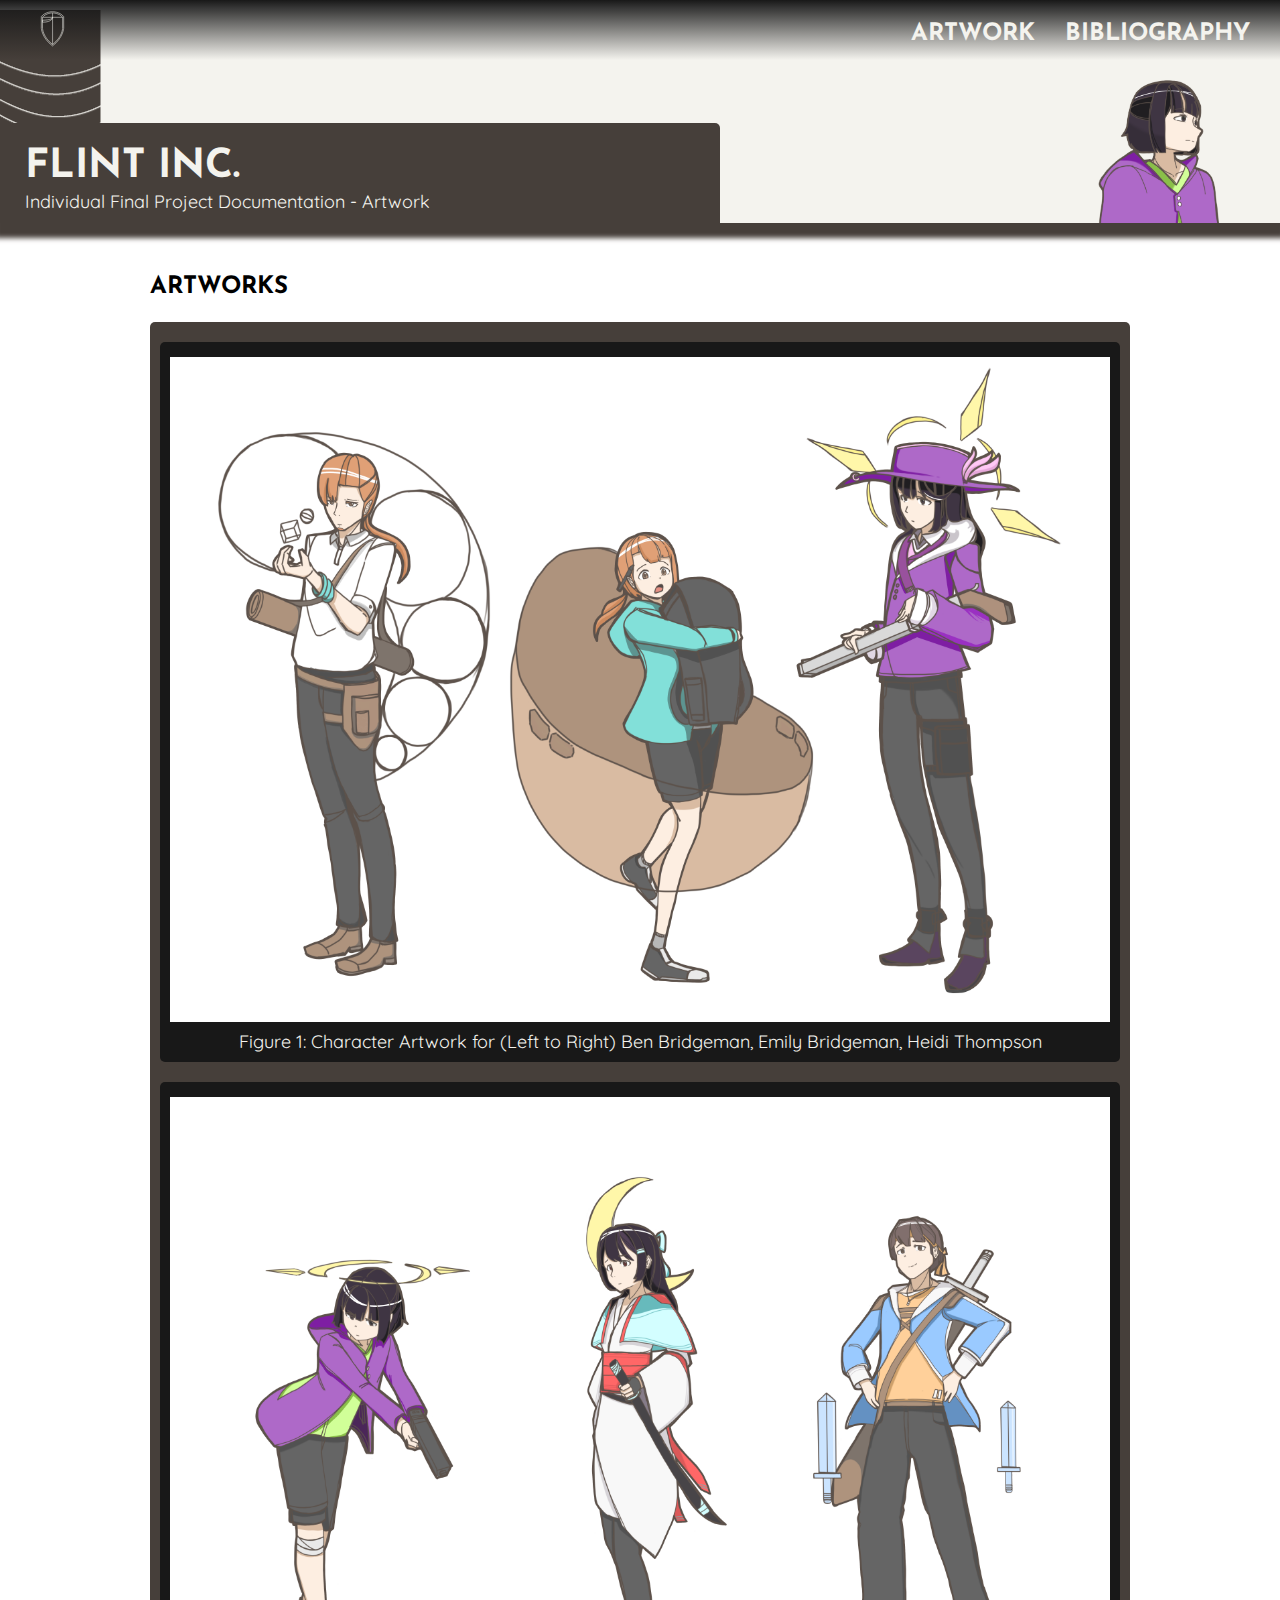
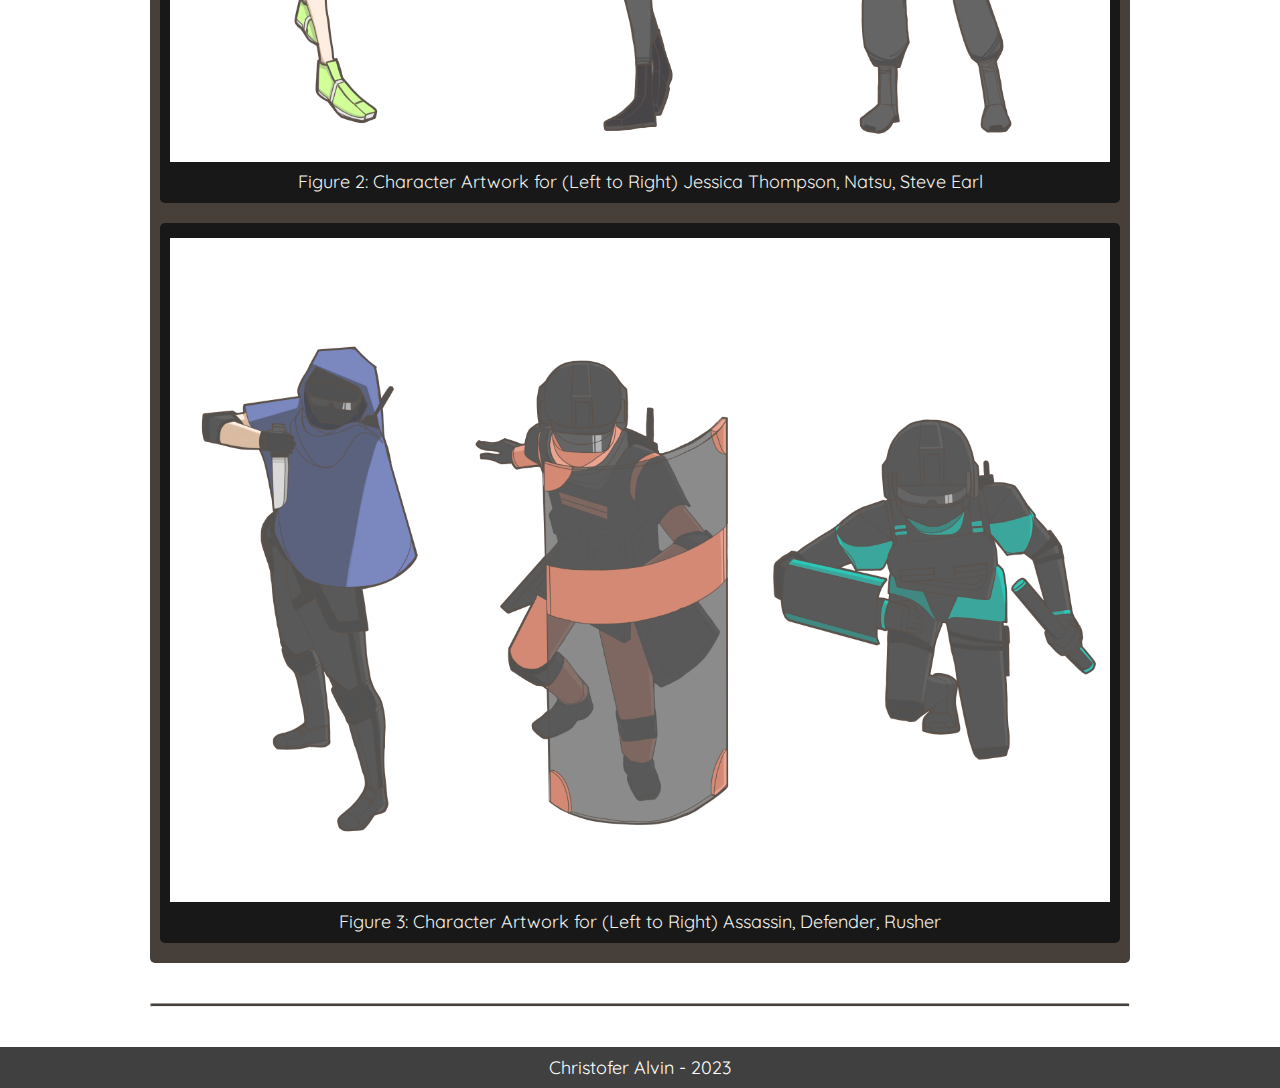
==== artwork.html @ eede06a7 "Initial commit, adding all files to repository" ====
<!DOCTYPE html>
<html>

<head>
    <meta name="viewport" content="width=device-width, initial-scale=1.0">
    <title>Individual Final Project - Flint Inc. - Christofer Alvin - Bibliography</title>

    <!-- CSS Stuff -->
    <link rel="stylesheet" href="css/style.css">

    <!-- Font Stuff -->
    <!-- Quicksand for Content and Josefin Sands for Title-->
    <link href="https://fonts.googleapis.com/css2?family=Josefin+Sans&family=Quicksand&display=swap" rel="stylesheet">

</head>

<body>
    <!-- Header -->
    <div class="header">
        <div class="header_navbar">
            <div class="header_navbar_logo">
                <a href="index.html"><img src="images/familycrest.svg" alt=""></a>
            </div>
            <div class="header_navbar_shortcut">
                <a href="#"><h2 >ARTWORK</h2></a>
            </div>
            <div class="header_navbar_shortcut">
                <a href="bibliography.html"><h2>BIBLIOGRAPHY</h2></a>
            </div>
        </div>
    </div>

    <!-- Header -->
    <div class="background_compact" style="background-image: url('images/BackgroundHeaderCompact.png')">
        <div class="background_compact_title">
            <div class="background_title_title">
                <h2>FLINT INC.</h2>
            </div>
            <div class="background_compact_title_subtitle">
                <p>Individual Final Project Documentation - Artwork</p>
            </div>
        </div>
        <div class="background_compact_image">
            <img src="images/JessicaArtwork.png" alt="">
        </div>
    </div>

    <!-- Introduction -->
    <div class="container">
        <div class="container_padding">
            <div class="container_wide">
                <!-- Content -->
                <h2>ARTWORKS</h2>
                <!-- Image -->
                <div class="container_wide_image">
                
                <div class="container_image_padding">
                    <div class="container_image_item">
                        <img src="images/CharacterArtworkP1.png" alt="">
                    </div>
                    <div class="container_image_description">
                        <p>Figure 1: Character Artwork for (Left to Right) Ben Bridgeman, Emily Bridgeman, Heidi Thompson</p>
                    </div>
                </div>
                <!-- Image -->
                <div class="container_image_padding">
                    <div class="container_image_item">
                        <img src="images/CharacterArtworkP2.png" alt="">
                    </div>
                    <div class="container_image_description">
                        <p>Figure 2: Character Artwork for (Left to Right) Jessica Thompson, Natsu, Steve Earl</p>
                    </div>
                </div>
                <!-- Image -->
                <div class="container_image_padding">
                    <div class="container_image_item">
                        <img src="images/CharacterArtworkP3.png" alt="">
                    </div>
                    <div class="container_image_description">
                        <p>Figure 3: Character Artwork for (Left to Right) Assassin, Defender, Rusher</p>
                    </div>
                </div>
                </div>
            </div>

            <hr>
        </div> <!-- Container Padding -->
    </div> <!-- Container -->

    <div class="footer">
        <p>Christofer Alvin - 2023</p>
    </div>

</body>

</html>
---- css/style.css ----
* {
        margin: 0px;
        padding: 0px;
}

.header a {
        text-decoration: none;
        color: #F4F3EE;
}

.header {
        width: Calc(100% - 30px);
        height: 40px;
        position: relative;
        float: left;

        background: linear-gradient(180deg, #181818 0%, rgba(24, 24, 24, 0) 100%);

        padding: 10px 15px;

        color: #F4F3EE;
        z-index: 100; /*Bellow Logo Z Index */
}

.header_navbar {
        width: 100%;
        height: auto;
        position: relative;

        display: flex;
        flex-direction: row;
        justify-content: flex-end;
}

.header_navbar_logo {
        width: auto;
        min-height: 48px;

        position: absolute;
        top: -5px;
        left: 15px;

        z-index: 101; /*Highest Z Index */
}

.header_navbar_logo img {
        width: auto;
        min-height: 48px;
}

.header_navbar_shortcut {
        padding: 10px 15px;

        text-decoration: none;
        cursor: pointer;
}

.header_navbar_shortcut:hover {
        text-decoration: underline;
}

.background {
        width: 100%;
        height: auto;
        min-height: 155px;
        position: relative;
        float: left;

        aspect-ratio: 2.4/1;
        top: -50px;

        overflow: hidden;

        background-position: bottom;
        box-shadow: 0px 10px 5px 5px #463F3A;
}

.background_title {
        width: auto;
        height: 100px;
        position: absolute;

        left: 0px;
        bottom: 0px;

        align-items: center;
        overflow: hidden;

        background-color: #463F3A; 

        border-radius: 0px 5px 0px 0px;

        z-index: 120;
                /*Highest Z Index */
}

.background_title_title {
        width: 100%;
        height: auto;
        position: relative;
        float: left;

        padding: 0px 25px;
        padding-top: 20px;
}

.background_title_subtitle {
        width: 100%;
        height: auto;
        position: relative;
        float: left;

        padding: 0px 25px;
}

.background_image {
        width: 100%;
        height: 100%;
        position: relative;

        overflow: hidden;
        z-index: 99;
        /*Lower than Header and Lower than Title */
}

.background_image img {
        width: 100%;
        height: auto;
}

/* Smaller Background, Artwork and Bibliography Section */
.background_compact {
        width: 100%;
        height: auto;
        min-height: 155px;
        position: relative;
        float: left;

        aspect-ratio: 6/1;
        top: -50px;

        overflow: hidden;

        background-position: bottom;
        box-shadow: 0px 10px 5px 5px #463F3A;
}

.background_compact_title {
        width: auto;
        height: 100px;
        position: absolute;

        left: 0px;
        bottom: 0px;

        align-items: center;
        overflow: hidden;

        background-color: #463F3A;

        border-radius: 0px 5px 0px 0px;

        z-index: 120;
                /*Highest Z Index */
}

.background_compact_title_title {
        width: 100%;
        height: auto;
        position: relative;
        float: left;

        padding: 0px 25px;
        padding-top: 20px;
}

.background_compact_title_subtitle {
        width: 100%;
        height: auto;
        position: relative;
        float: left;

        padding: 0px 25px;
}

.background_compact_image {
        width: 100%;
        height: 100%;
        position: relative;

        overflow: hidden;
        z-index: 99; /*Lower than Header and Lower than Title */
}

.background_compact_image img {
        width: auto;
        height: 150%;

        position: absolute;
        top: 0px;
        right: 25px;
}

.container {
        width: 100%;
        height: auto;
        position: relative;
        float: left;
}

.container_padding {
        width: 1140px;
        height: auto;
        position: relative;
        margin: auto;

        display: grid;
        grid-template-columns: 1fr 1fr 1fr;
        column-gap: 35px;
        margin-bottom: 20px;
}

hr {
        height: 2px;
        border-radius: 5px;
        background-color: #463F3A;
        margin-bottom: 20px;

        grid-column: span 3;
}

/* Breakpoints */
@media (max-width: 1400px) {
        .container_padding {
                width: 980px;
        }
}

@media (max-width: 1200px) {
        .container_padding {
                width: Calc(100% - 45px);
                padding: 15px;
        }

        hr {
                margin-bottom: 0px;
        }
}

.container_content {
        width: 100%;
        height: auto;
        position: relative;
        float: left;

        grid-column: span 2;

        margin-bottom: 20px;
}

.container_image {
        width: 100%;
        height: auto;
        position: relative;
        float: left;

        background-color: #463F3A;
        border-radius: 5px;

        grid-column: span 1;

        margin-bottom: 20px;
        padding-bottom: 20px;
        text-align: center;
}

.container_image img {
        max-width: 600px;
}

.container_wide {
        width: 100%;
        height: auto;
        position: relative;
        float: left;

        grid-column: span 3;

        margin-bottom: 20px;
}

.container_wide_image {
        width: 100%;
        height: auto;
        position: relative;
        float: left;

        grid-column: span 3;

        background-color: #463F3A;
        border-radius: 5px;

        margin-bottom: 20px;
        padding-bottom: 20px;
        text-align: center;
}

/* Breakpoints */
@media (max-width: 1200px) {
        .container_content {
        grid-column: span 3;
        }

        .container_image {
        grid-column: span 3;
        }
}

.container_image_padding {
        width: Calc(100% - 20px);
        height: auto;
        position: relative;
        float: left;

        margin: 0px 10px 0px 10px;

        display: grid;
        grid-template-columns: 1fr 1fr 1fr;
}

.container_image_item {
        width: Calc(100% - 20px);
        height: auto;
        position: relative;
        float: left;

        grid-column: span 3;

        background-color: #181818;

        border-radius: 5px 5px 0px 0px;
        margin-top: 20px;
        padding: 15px 10px 0px 10px;
}

.container_image_description {
        width: Calc(100% - 20px);
        height: auto;
        position: relative;
        float: left;

        grid-column: span 3;

        color: #F4F3EE;

        background-color: #181818;
        border-radius: 0px 0px 5px 5px;

        padding: 5px 10px 10px 10px;
}

.container_image_item img {
        width: 100%;
        height: auto;
}

.footer {
        width: Calc(100% - 30px);
        height: auto;
        position: relative;
        float: left;

        background-color: #404040;

        padding: 10px 15px;

        color: #ffffff;

        text-align: center;
}

/* Fonts */
.header h2 {
        font-family: "Josefin Sans", Arial, sans-serif;
        font-size: 24px;
        line-height: 1.2;
        font-weight: bold;

        margin: 0px;
}

.background_title h2 {
        font-family: "Josefin Sans", Arial, sans-serif;
        font-size: 40px;
        line-height: 1.2;
        font-weight: bold;

        margin: 0px;

        color: #F4F3EE;
}

.background_title p {
        color: #F4F3EE;
}

.background_compact_title h2 {
        font-family: "Josefin Sans", Arial, sans-serif;
        font-size: 40px;
        line-height: 1.2;
        font-weight: bold;

        margin: 0px;

        color: #F4F3EE;
}

.background_compact_title p {
        color: #F4F3EE;
}

@media (max-width: 375px){
.header h2 {
        font-size: 24px;
}

.background_title h2 {
        font-size: 24px;
}

.background_compact_title h2 {
        font-size: 24px;
}
}

p {
        font-family: "Quicksand", Arial, sans-serif;
        font-size: 18px;
        line-height: 1.2;
}

h2 {
        font-family: "Josefin Sans", Arial, sans-serif;
        font-size: 24px;
        line-height: 1.2;
        font-weight: bold;

        margin-bottom: 20px;
}

.container_image p {
        font-family: "Quicksand", Arial, sans-serif;
        font-size: 12px;
        line-height: 1.2;

        font-style: italic;
}
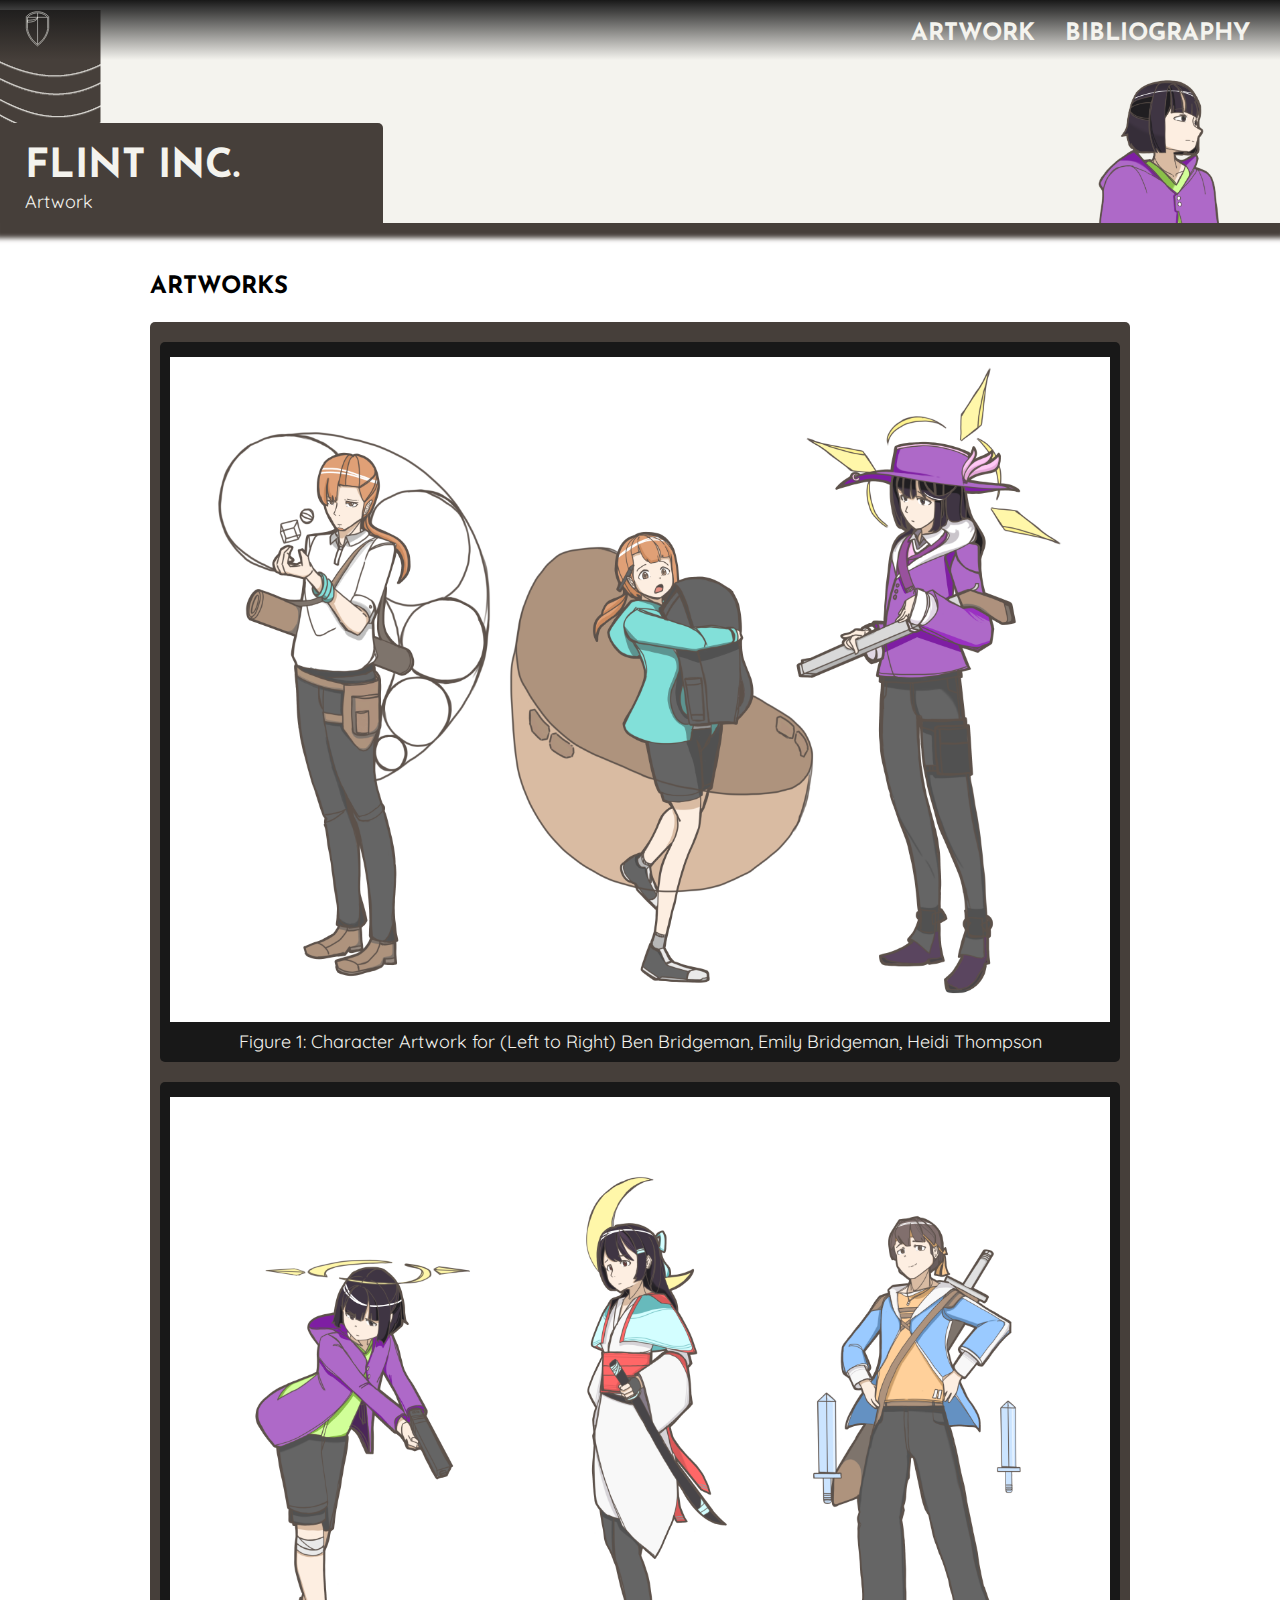
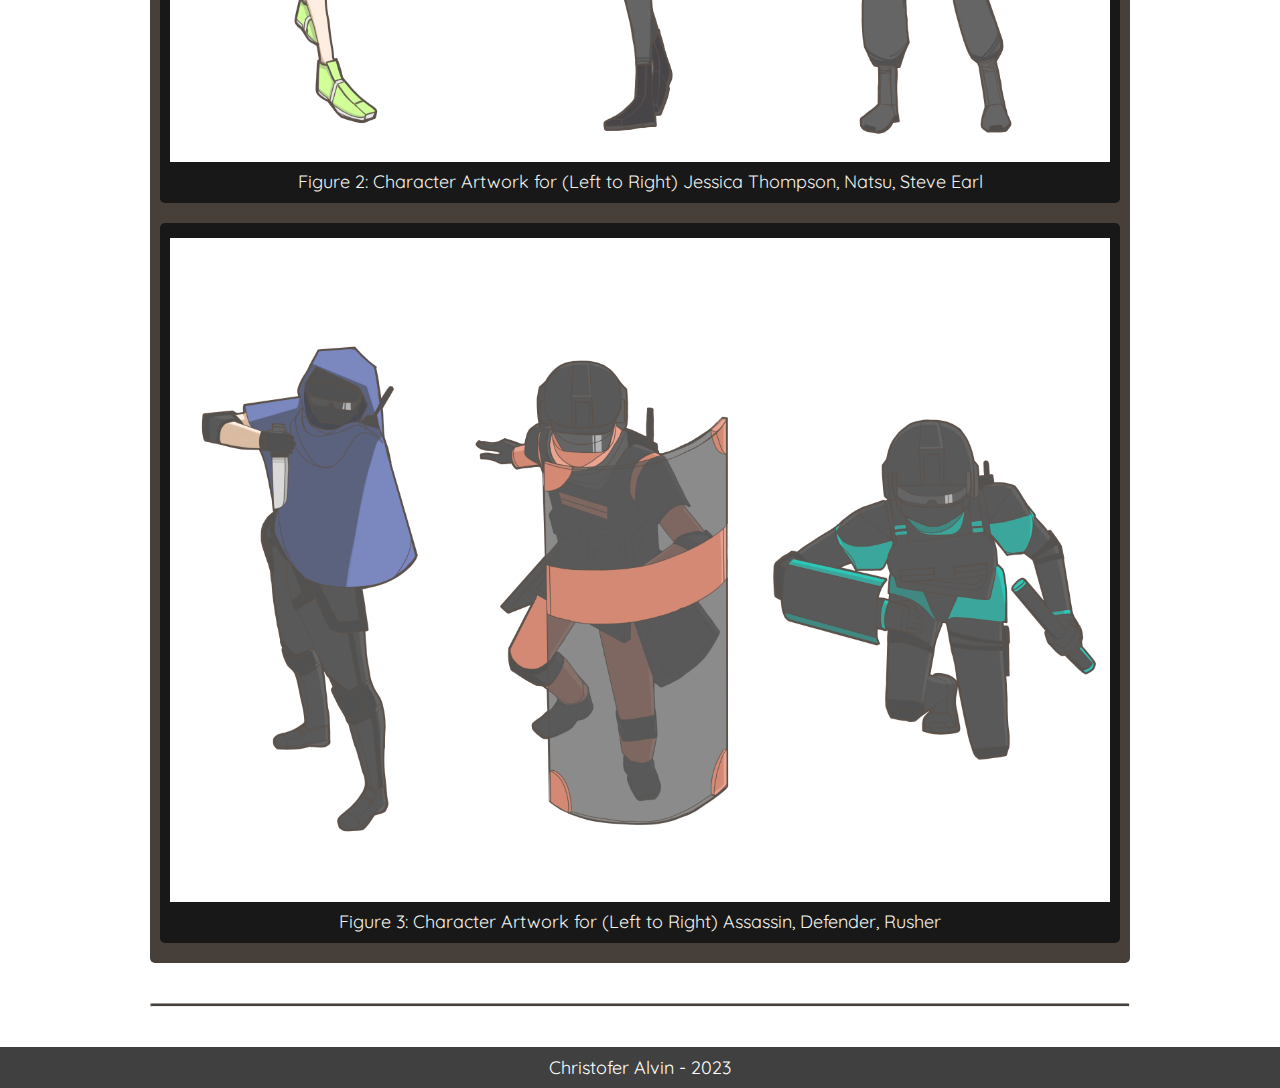
==== commit d8dce71e: "Added hamburger menu, minor bibliography change and mobile adjustments" ====
--- a/artwork.html
+++ b/artwork.html
@@ -3,7 +3,7 @@
 
 <head>
     <meta name="viewport" content="width=device-width, initial-scale=1.0">
-    <title>Individual Final Project - Flint Inc. - Christofer Alvin - Bibliography</title>
+    <title>Individual Final Project - Flint Inc. - Christofer Alvin - Artwork</title>
 
     <!-- CSS Stuff -->
     <link rel="stylesheet" href="css/style.css">
@@ -11,6 +11,9 @@
     <!-- Font Stuff -->
     <!-- Quicksand for Content and Josefin Sands for Title-->
     <link href="https://fonts.googleapis.com/css2?family=Josefin+Sans&family=Quicksand&display=swap" rel="stylesheet">
+
+    <!-- Favicon -->
+    <link rel="shortcut icon" href="images/familycrestdarken.svg">
 
 </head>
 
@@ -22,13 +25,36 @@
                 <a href="index.html"><img src="images/familycrest.svg" alt=""></a>
             </div>
             <div class="header_navbar_shortcut">
-                <a href="#"><h2 >ARTWORK</h2></a>
+                <a href="artwork.html">
+                    <h2 a="artwork.html">ARTWORK</h2>
+                </a>
             </div>
             <div class="header_navbar_shortcut">
-                <a href="bibliography.html"><h2>BIBLIOGRAPHY</h2></a>
+                <a href="bibliography.html">
+                    <h2>BIBLIOGRAPHY</h2>
+                </a>
+            </div>
+            <div class="header_navbar_shortcut_hamburger" onclick="dropDownInfo()" ;>
+                <a>
+                    <h2>MENU</h2>
+                </a>
             </div>
         </div>
     </div>
+    
+    <div class="header_dropdown" id="navActive">
+        <div class="header_dropdown_shortcut">
+            <a href="artwork.html">
+                <h2>ARTWORK</h2>
+            </a>
+        </div>
+        <div class="header_dropdown_shortcut">
+            <a href="bibliography.html">
+                <h2>BIBLIOGRAPHY</h2>
+            </a>
+        </div>
+    </div>
+
 
     <!-- Header -->
     <div class="background_compact" style="background-image: url('images/BackgroundHeaderCompact.png')">
@@ -37,7 +63,7 @@
                 <h2>FLINT INC.</h2>
             </div>
             <div class="background_compact_title_subtitle">
-                <p>Individual Final Project Documentation - Artwork</p>
+                <p>Artwork</p>
             </div>
         </div>
         <div class="background_compact_image">
@@ -91,6 +117,23 @@
         <p>Christofer Alvin - 2023</p>
     </div>
 
+    <!-- Dropdown -->
+    <script>
+        function dropDownInfo() {
+            var navBar = document.getElementById("navActive");
+            var navBarStyle = getComputedStyle(navBar);
+            if (navBarStyle.getPropertyValue('visibility') == "hidden") {
+                navBar.style.visibility = 'visible';
+                navBar.style.opacity = 1;
+                console.log(navBarStyle.getPropertyValue('visibility'));
+            } else {
+                navBar.style.visibility = 'hidden';
+                navBar.style.opacity = 0;
+            }
+        }
+
+    </script>
+
 </body>
 
 </html>--- a/css/style.css
+++ b/css/style.css
@@ -38,7 +38,7 @@
 
         position: absolute;
         top: -5px;
-        left: 15px;
+        left: 0;
 
         z-index: 101; /*Highest Z Index */
 }
@@ -53,10 +53,78 @@
 
         text-decoration: none;
         cursor: pointer;
+
+        display: block;
 }
 
 .header_navbar_shortcut:hover {
         text-decoration: underline;
+}
+
+.header_navbar_shortcut_hamburger {
+        padding: 10px 15px;
+        background-color: #181818;
+
+        text-decoration: none;
+        cursor: pointer;
+
+        border-radius: 5px;
+
+        display: none;
+}
+
+.header_navbar_shortcut_hamburger:hover {
+        text-decoration: underline;
+}
+
+.header_dropdown {
+        width: 240px;
+        max-height: calc(100vh - 60px);
+        position: absolute;
+
+        top: 50px;
+        right: 15px;
+
+        z-index: 999;
+
+        border-radius: 5px;
+        background-color: #181818;
+
+        visibility: hidden;
+        opacity: 0%;
+        transition: visibility .3s, opacity .3s;
+}
+
+.header_dropdown_shortcut {
+        width: Calc(100% - 20px);
+        height: auto;
+        position: relative;
+
+        padding: 10px 10px;
+        text-decoration: none;
+        cursor: pointer;
+
+        color: #F4F3EE;
+}
+
+.header_dropdown_shortcut:hover {
+        text-decoration: underline;
+}
+
+.header_dropdown_shortcut a {
+         text-decoration: none;
+         color: #F4F3EE;
+ }
+
+.header_dropdown_shortcut h2 {
+        font-family: "Josefin Sans", Arial, sans-serif;
+        font-size: 16px;
+        line-height: 1.2;
+        font-weight: bold;
+
+        color:#F4F3EE;
+
+        margin: 0px;
 }
 
 .background {
@@ -247,6 +315,31 @@
         }
 }
 
+@media (max-width: 720px) {
+        .background_title {
+                width: 100%;
+                height: auto;
+
+                overflow-wrap: anywhere;
+        }
+
+        .background_compact_title {
+                width: 100%;
+                height: auto;
+
+                overflow-wrap: anywhere;
+        }
+
+        /* Hamburger Menu */
+        .header_navbar_shortcut {
+                display: none;
+        }
+
+        .header_navbar_shortcut_hamburger {
+                display: block;
+        }
+}
+
 .container_content {
         width: 100%;
         height: auto;
@@ -256,6 +349,52 @@
         grid-column: span 2;
 
         margin-bottom: 20px;
+}
+
+.container_calltoaction {
+        width: 100%;
+        height: auto;
+        position: relative;
+        float: left;
+
+        grid-column: span 3;
+
+        display: flex;
+        justify-content: center;
+        flex-direction: row;
+
+        margin-bottom: 20px;
+}
+
+.container_calltoaction .container_button {
+        max-width: 100%;
+        position: relative;
+
+        padding: 10px 15px;
+        border-radius: 5px;
+
+        background-color: #463F3A;
+        color:#F4F3EE;
+
+        margin: 0px 15px;
+        text-decoration: none;
+        cursor: pointer;
+
+        text-align: center;
+}
+
+.container_calltoaction .container_button:hover {
+        text-decoration: underline;
+}
+
+@media (max-width: 360px) {
+        .container_calltoaction {
+                flex-direction: column;
+        }
+
+        .container_calltoaction .container_button {
+                margin-bottom: 20px;
+        }
 }
 
 .container_image {
@@ -287,6 +426,8 @@
         grid-column: span 3;
 
         margin-bottom: 20px;
+
+        overflow-wrap: anywhere;
 }
 
 .container_wide_image {
@@ -419,11 +560,16 @@
         color: #F4F3EE;
 }
 
-@media (max-width: 375px){
+/* Temporarily Cancelled
+@media (max-width: 720px){
 .header h2 {
         font-size: 24px;
 }
 
+.background_title p {
+        font-size: 16px;
+}
+
 .background_title h2 {
         font-size: 24px;
 }
@@ -431,7 +577,13 @@
 .background_compact_title h2 {
         font-size: 24px;
 }
-}
+
+.background_compact_title p {
+        font-size: 16px;
+}
+}
+*/
+
 
 p {
         font-family: "Quicksand", Arial, sans-serif;
@@ -454,4 +606,18 @@
         line-height: 1.2;
 
         font-style: italic;
+}
+
+.container_calltoaction h2 {
+        font-family: "Josefin Sans", Arial, sans-serif;
+        font-size: 24px;
+        line-height: 1.2;
+        font-weight: bold;
+
+        margin: 0px;
+}
+
+.container_calltoaction a {
+        text-decoration: none;
+        color: #F4F3EE;
 }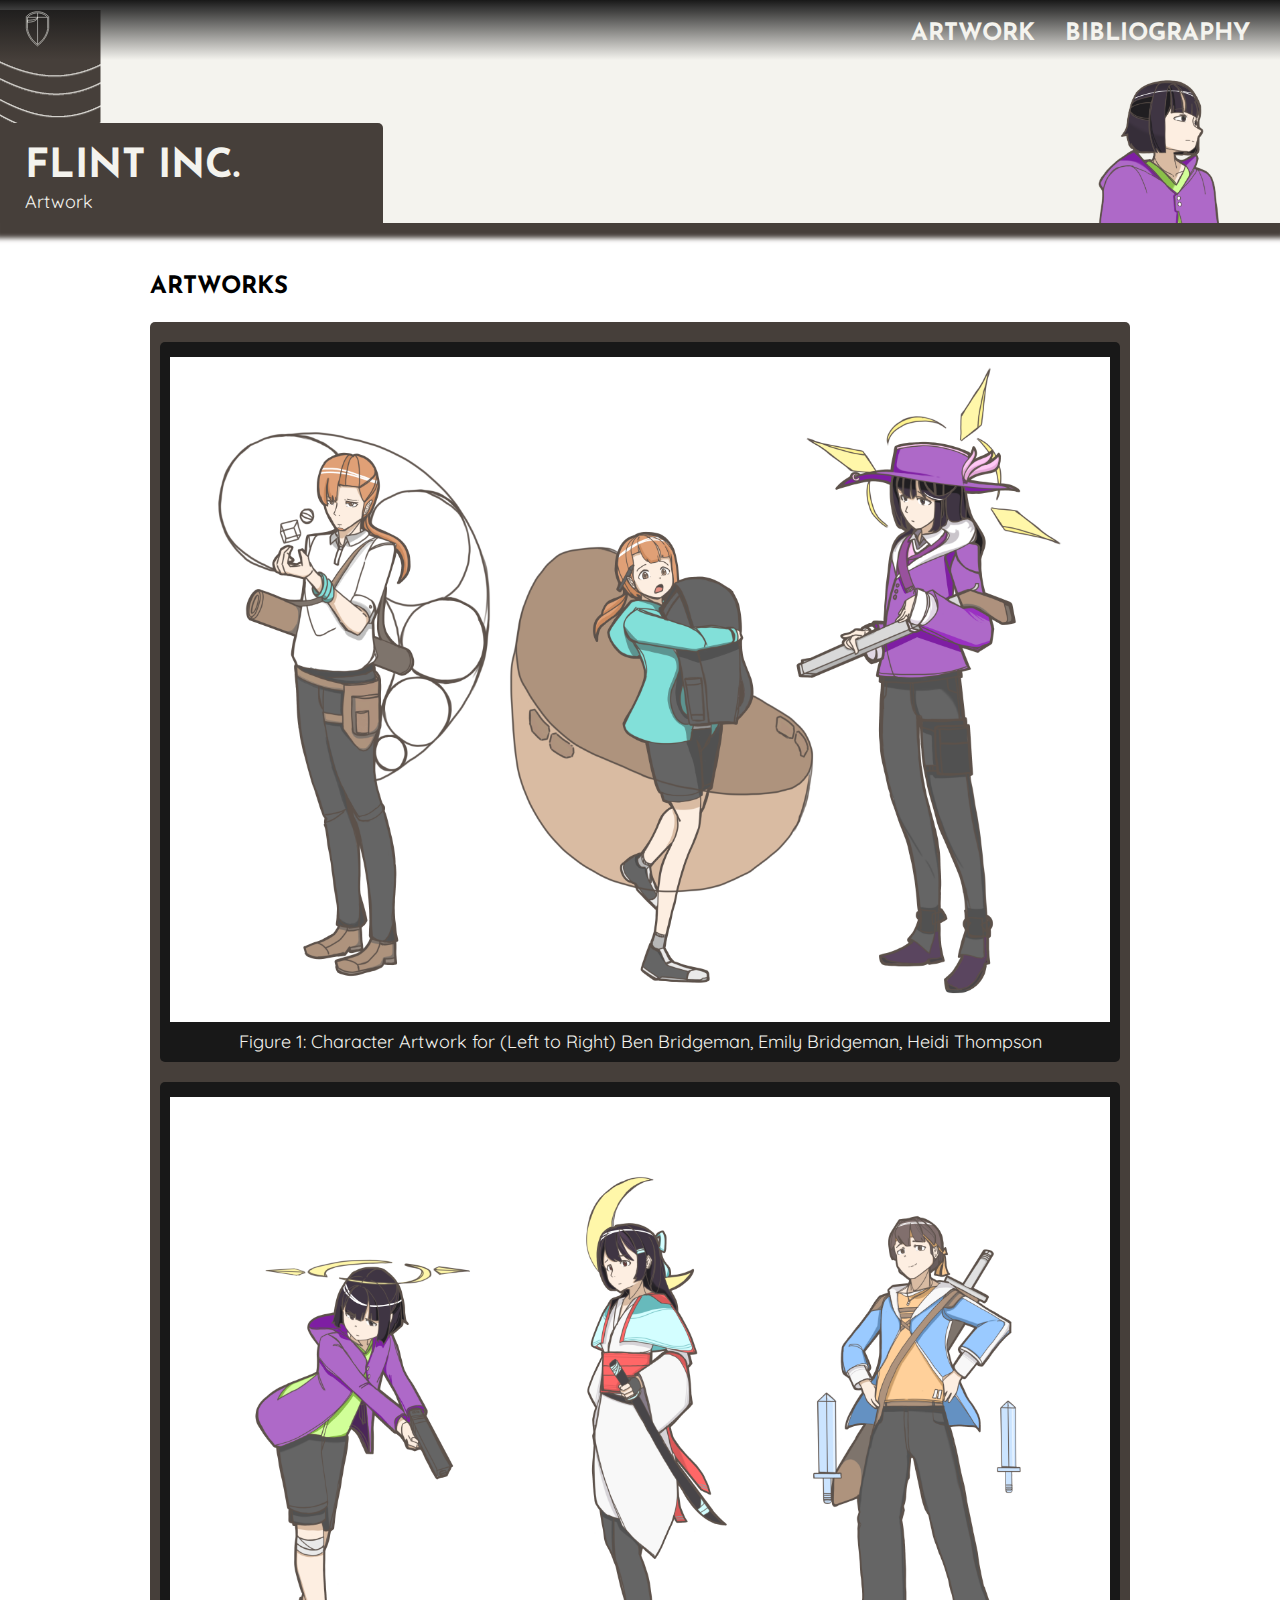
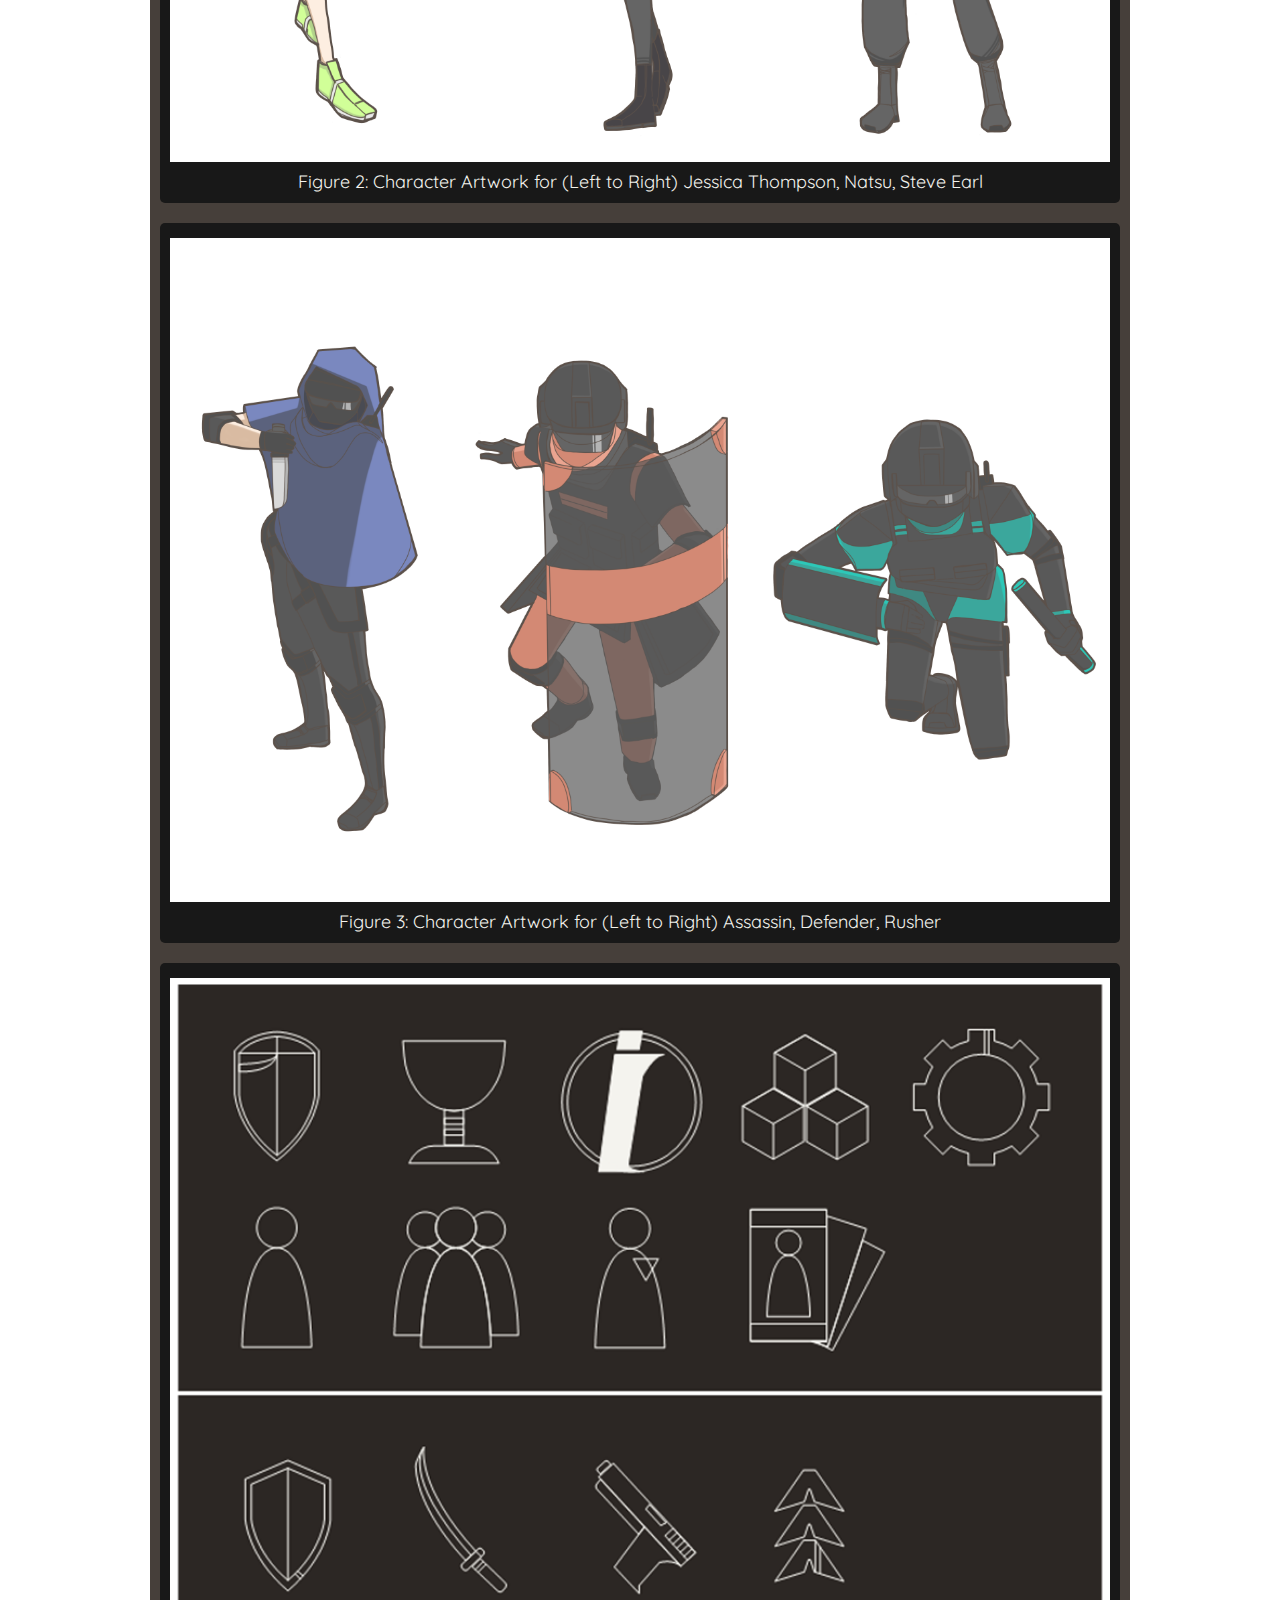
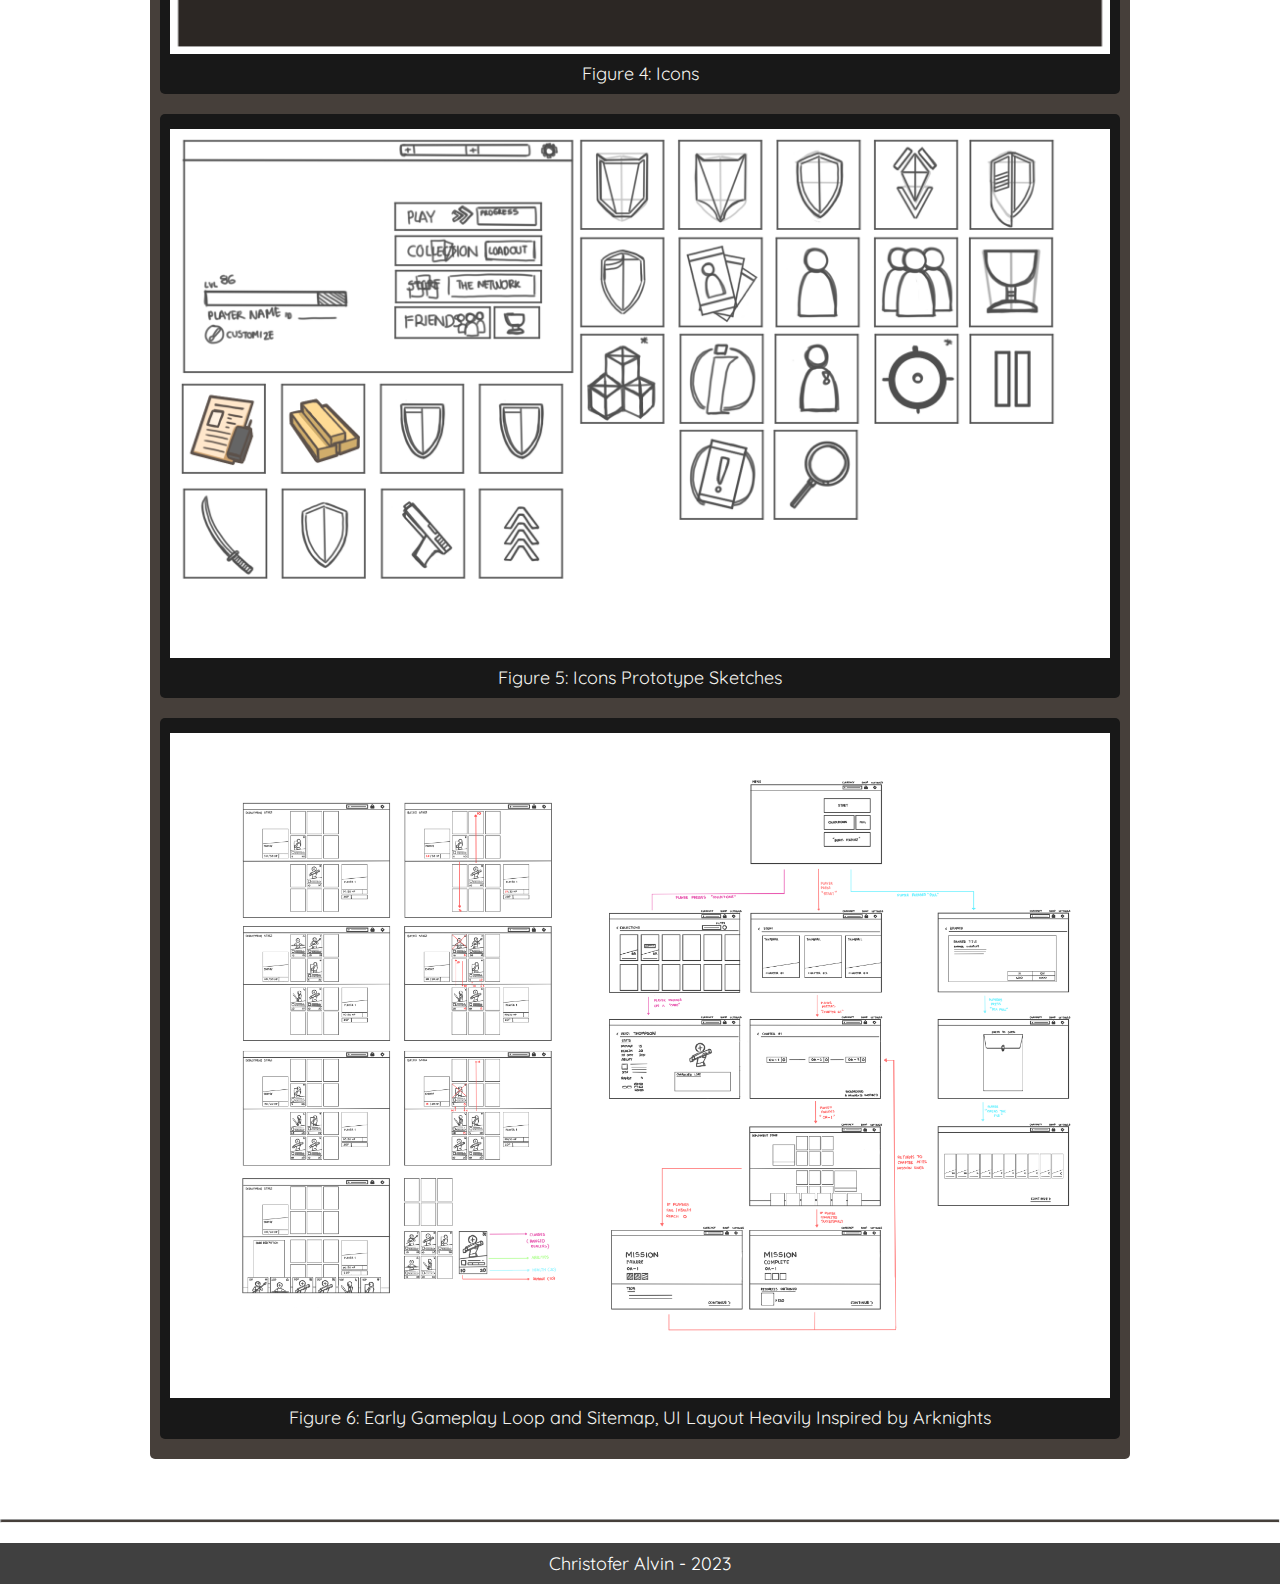
==== commit dcd4fddf: "Added new artworks, added progression, creative process and alternative iterations" ====
--- a/artwork.html
+++ b/artwork.html
@@ -106,6 +106,38 @@
                         <p>Figure 3: Character Artwork for (Left to Right) Assassin, Defender, Rusher</p>
                     </div>
                 </div>
+
+                <!-- Image -->
+                <div class="container_image_padding">
+                    <div class="container_image_item">
+                        <img src="images/Logos.png" alt="">
+                    </div>
+                    <div class="container_image_description">
+                        <p>Figure 4: Icons</p>
+                    </div>
+                </div>
+                
+                <!-- Image -->
+                <div class="container_image_padding">
+                    <div class="container_image_item">
+                        <img src="images/IconPrototypes.png" alt="">
+                    </div>
+                    <div class="container_image_description">
+                        <p>Figure 5: Icons Prototype Sketches</p>
+                    </div>
+                </div>
+
+                <!-- Image -->
+                <div class="container_image_padding">
+                    <div class="container_image_item">
+                        <img src="images/GameplayLoopUIEarly.png" alt="">
+                    </div>
+                    <div class="container_image_description">
+                        <p>Figure 6: Early Gameplay Loop and Sitemap, UI Layout Heavily Inspired by Arknights</p>
+                    </div>
+                </div>
+                </div>
+                
                 </div>
             </div>
 
--- a/css/style.css
+++ b/css/style.css
@@ -620,4 +620,12 @@
 .container_calltoaction a {
         text-decoration: none;
         color: #F4F3EE;
+}
+
+.smallerFont p {
+        font-family: "Quicksand", Arial, sans-serif;
+        font-size: 14px;
+        line-height: 1.2;
+
+        font-style: italic;
 }